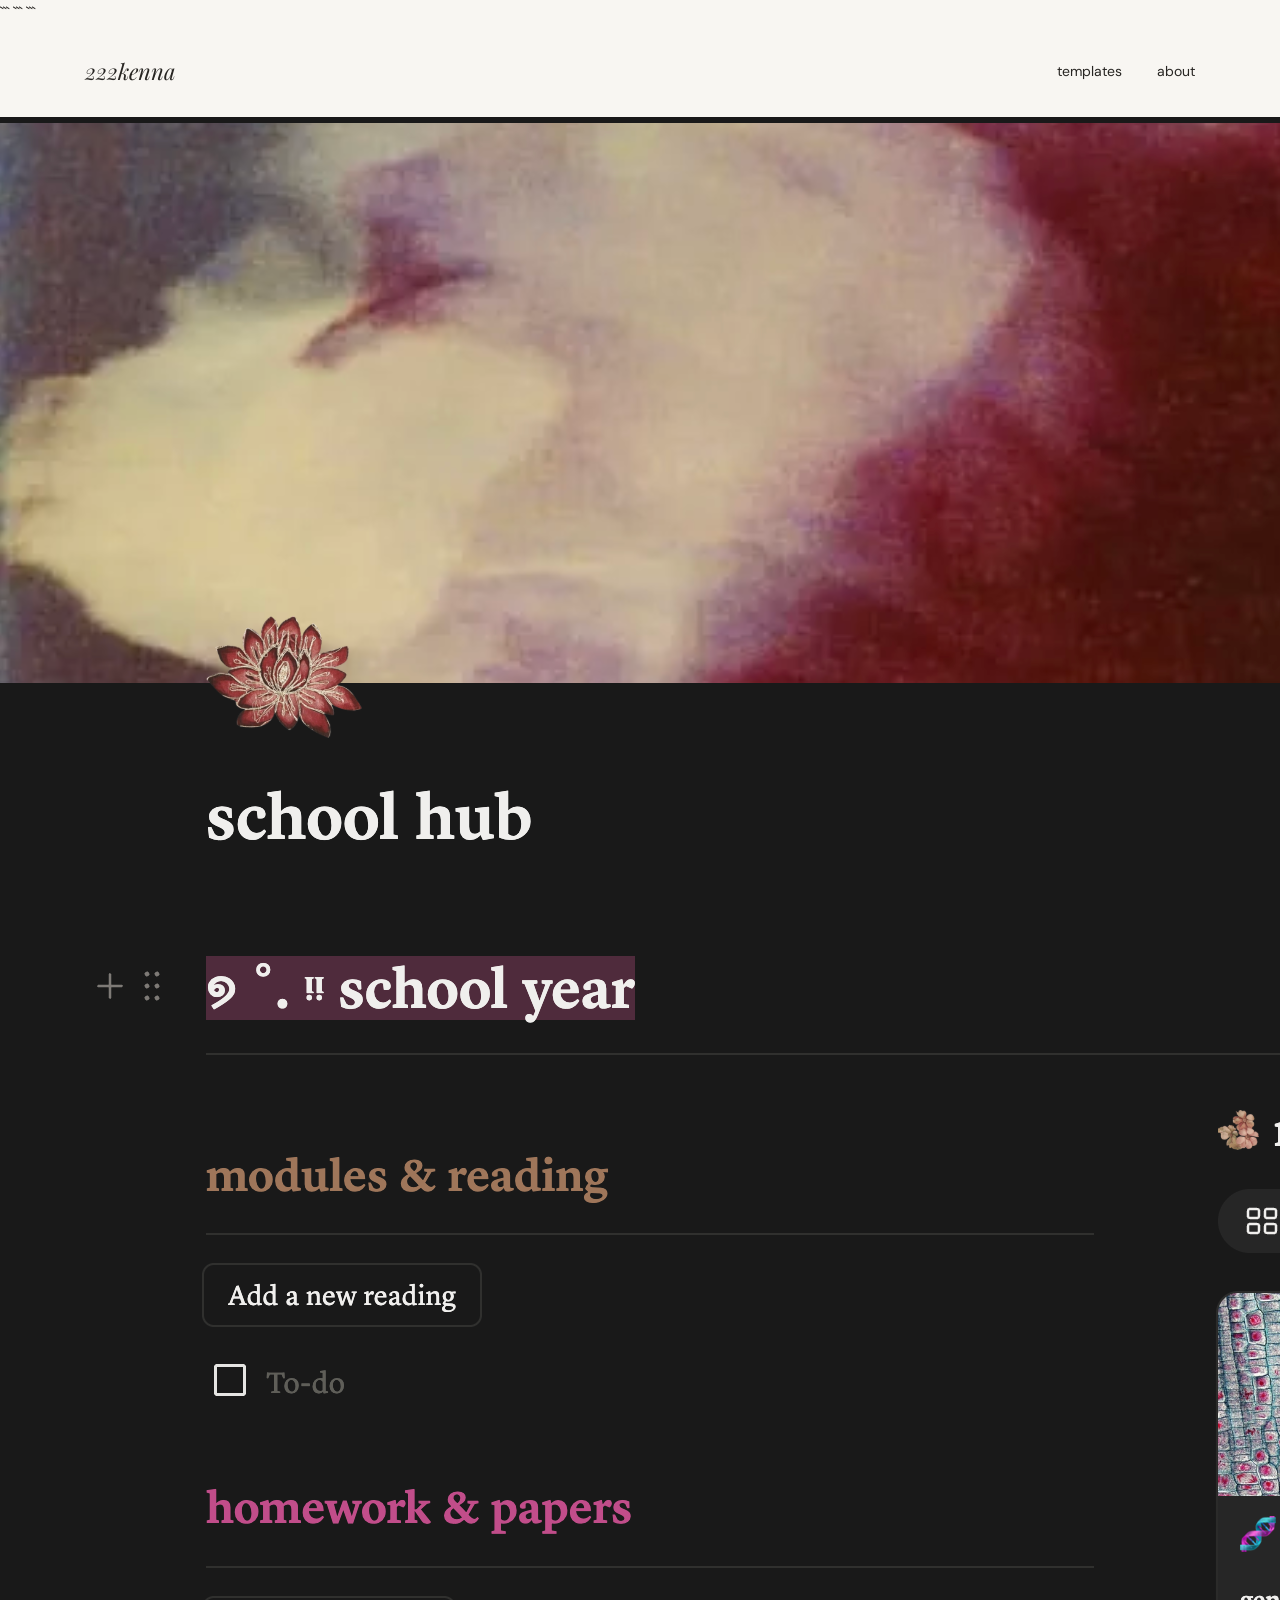
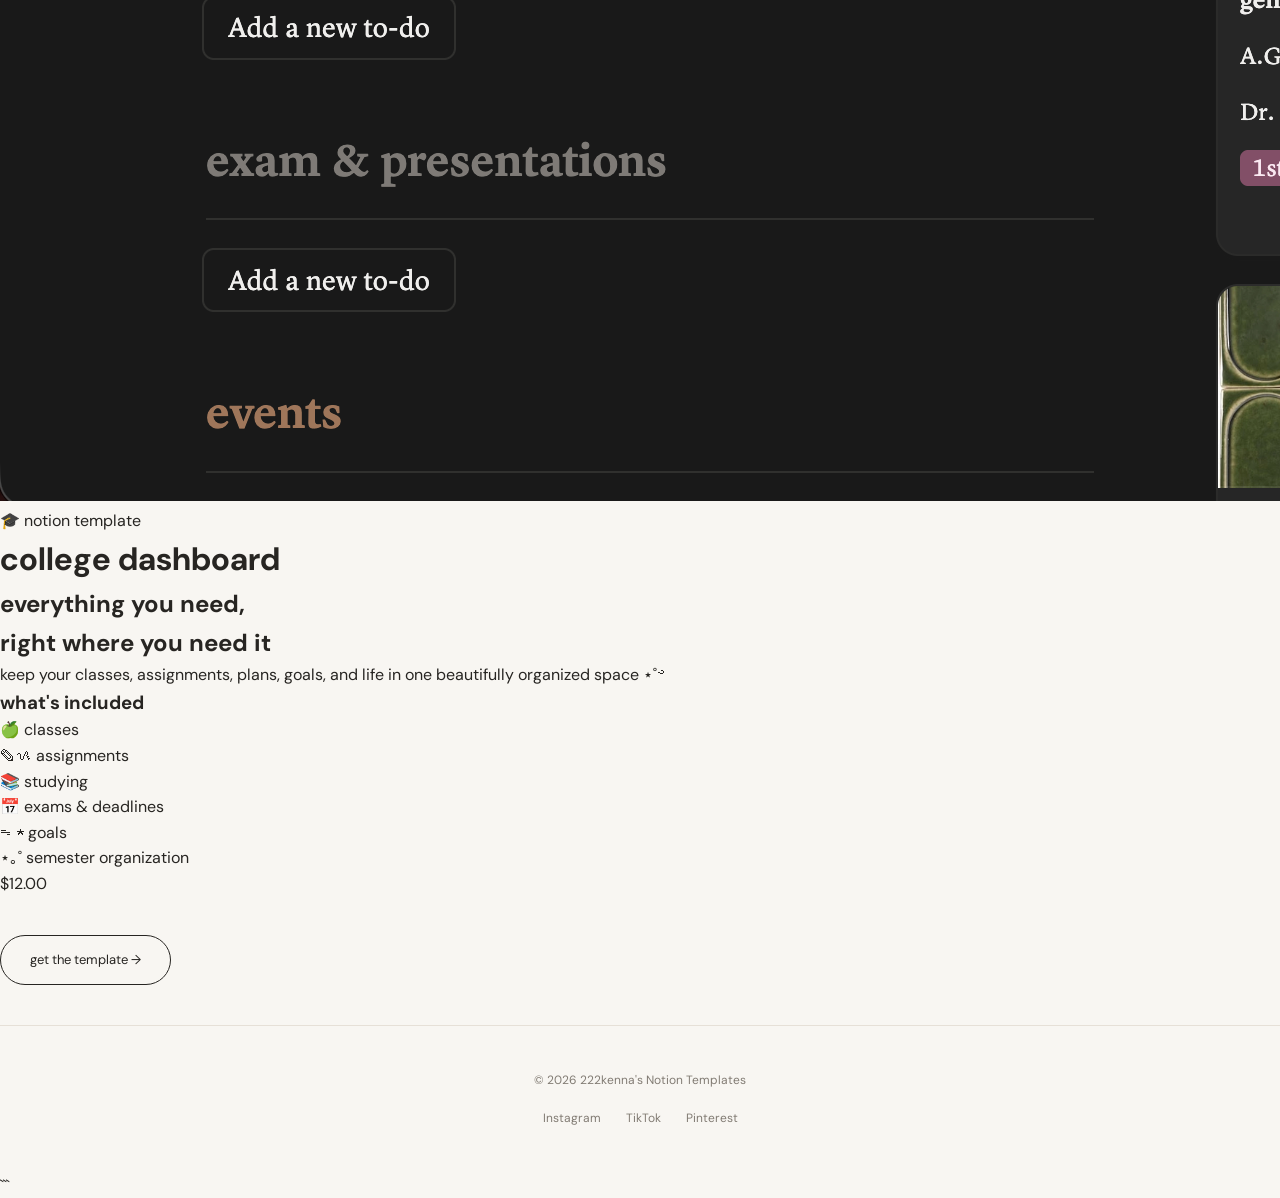
==== college-dashboard.html @ 944dd5fe "Create college-dashboard.html" ====
<!DOCTYPE html>

<html lang="en">
<head>
    <meta charset="UTF-8">
    <meta name="viewport" content="width=device-width, initial-scale=1.0">

```
<link rel="stylesheet" href="style.css">

<title>College Dashboard — 222kenna</title>

<meta
    name="description"
    content="A beautiful and practical Notion dashboard for organizing your entire college life."
>
```

</head>

<body>

```
<!-- Navigation -->

<nav>

    <div class="logo">
        222kenna
    </div>

    <ul>
        <li>
            <a href="index.html#templates">templates</a>
        </li>

        <li>
            <a href="index.html#about">about</a>
        </li>
    </ul>

</nav>


<!-- Product -->

<main class="product-page">

    <div class="product-page-image">

        <img
            src="college-dashboard.png"
            alt="college dashboard Notion template preview"
        >

    </div>


    <div class="product-page-content">

        <div class="product-page-eyebrow">
            🎓 notion template
        </div>

        <h1>
            college dashboard
        </h1>

        <h2>
            everything you need,<br>
            right where you need it
        </h2>

        <p class="product-page-description">
            keep your classes, assignments, plans, goals, and life in one
            beautifully organized space ⋆˚࿔
        </p>


        <!-- What's Included -->

        <div class="included">

            <h3>
                what's included
            </h3>

            <ul>

                <li>
                    🍏 classes
                </li>

                <li>
                    ✎ᝰ assignments
                </li>

                <li>
                    📚 studying
                </li>

                <li>
                    📅 exams & deadlines
                </li>

                <li>
                    ᯓ★ goals
                </li>

                <li>
                    ⋆｡˚ semester organization
                </li>

            </ul>

        </div>


        <!-- Purchase -->

        <div class="purchase">

            <div class="product-price">
                $12.00
            </div>

            <a
                href="#"
                class="button purchase-button"
            >
                get the template →
            </a>

        </div>

    </div>

</main>


<!-- Footer -->

<footer>

    <div>
        © 2026 222kenna's Notion Templates
    </div>

    <div class="socials">

        <a
            href="https://www.instagram.com/222kenna/"
            target="_blank"
        >
            Instagram
        </a>

        <a
            href="https://www.tiktok.com/@sopunchdrunklovesick"
            target="_blank"
        >
            TikTok
        </a>

        <a
            href="https://www.pinterest.com/222pure/"
            target="_blank"
        >
            Pinterest
        </a>

    </div>

</footer>
```

</body>
</html>
---- style.css ----
@import url('https://fonts.googleapis.com/css2?family=DM+Sans:wght@400;500;600&family=Playfair+Display:ital,wght@0,400;0,500;1,400;1,500&display=swap');

:root {
    --background: #f8f6f2;
    --card: #fffefa;
    --text: #272522;
    --muted: #817b73;
    --border: #e6e0d7;
    --accent: #d8cfc2;
}

* {
    box-sizing: border-box;
    margin: 0;
    padding: 0;
}

html {
    scroll-behavior: smooth;
}

body {
    font-family: "DM Sans", sans-serif;
    background: var(--background);
    color: var(--text);
    line-height: 1.6;
    overflow-x: hidden;
}

a {
    text-decoration: none;
    color: inherit;
}


/* ============================= */
/* NAVIGATION */
/* ============================= */

nav {
    max-width: 1180px;
    margin: auto;
    padding: 28px 35px;

    display: flex;
    justify-content: space-between;
    align-items: center;

    font-size: 14px;
}

.logo {
    font-family: "Playfair Display", serif;
    font-size: 22px;
    font-style: italic;
}

nav ul {
    list-style: none;
    display: flex;
    gap: 35px;
}

nav a {
    transition: opacity 0.2s ease;
}

nav a:hover {
    opacity: 0.45;
}


/* ============================= */
/* HERO */
/* ============================= */

.hero {
    position: relative;

    max-width: 1000px;
    margin: 100px auto 130px;

    padding: 0 30px;

    text-align: center;
}

.hero::before {
    content: "✦";
    position: absolute;

    left: 7%;
    top: 25px;

    font-size: 18px;
    opacity: 0.45;

    animation: float 4s ease-in-out infinite;
}

.hero::after {
    content: "˚";
    position: absolute;

    right: 9%;
    bottom: 20px;

    font-size: 45px;
    font-family: "Playfair Display", serif;

    opacity: 0.35;

    animation: float 5s ease-in-out infinite;
}

@keyframes float {
    0%, 100% {
        transform: translateY(0);
    }

    50% {
        transform: translateY(-7px);
    }
}

.eyebrow {
    font-size: 12px;
    letter-spacing: 2.5px;

    text-transform: lowercase;

    color: var(--muted);

    margin-bottom: 25px;
}

.hero h1 {
    font-family: "Playfair Display", serif;

    font-size: clamp(48px, 7vw, 82px);

    font-weight: 400;

    line-height: 1.02;

    letter-spacing: -2px;

    margin-bottom: 30px;
}

.hero p {
    max-width: 630px;

    margin: auto;

    color: var(--muted);

    font-size: 16px;

    line-height: 1.8;
}

.button {
    display: inline-block;

    margin-top: 38px;

    padding: 14px 29px;

    border: 1px solid var(--text);

    border-radius: 100px;

    font-size: 13px;

    transition:
        background 0.25s ease,
        color 0.25s ease,
        transform 0.25s ease;
}

.button:hover {
    background: var(--text);
    color: white;

    transform: translateY(-2px);
}


/* ============================= */
/* SECTIONS */
/* ============================= */

section {
    max-width: 1180px;

    margin: auto;

    padding: 90px 35px;
}

.section-title {
    text-align: center;

    margin-bottom: 55px;
}

.section-title h2 {
    font-family: "Playfair Display", serif;

    font-size: 45px;

    font-weight: 400;

    letter-spacing: -1px;
}

.section-title p {
    margin-top: 8px;

    color: var(--muted);

    font-size: 14px;
}


/* ============================= */
/* PRODUCT GRID */
/* ============================= */

.products {
    display: grid;

    grid-template-columns:
        repeat(auto-fit, minmax(280px, 1fr));

    gap: 22px;
}

.product {
    position: relative;

    background: var(--card);

    border: 1px solid var(--border);

    border-radius: 25px;

    padding: 38px 34px;

    min-height: 390px;

    display: flex;
    flex-direction: column;

    transition:
        transform 0.3s ease,
        box-shadow 0.3s ease;
}

.product:hover {
    transform: translateY(-7px);

    box-shadow:
        0 20px 50px rgba(40, 35, 30, 0.07);
}

.product-icon {
    font-size: 32px;

    margin-bottom: 45px;
}

.product h3 {
    font-family: "Playfair Display", serif;

    font-size: 28px;

    font-weight: 400;

    line-height: 1.2;

    margin-bottom: 15px;

    text-transform: lowercase;
}

.product p {
    color: var(--muted);

    font-size: 14px;

    line-height: 1.8;
}

.price {
    margin-top: auto;

    padding-top: 30px;

    font-size: 13px;

    letter-spacing: 0.5px;

    text-transform: lowercase;
}

.product-button {
    display: inline-block;

    margin-top: 15px;

    width: fit-content;

    font-size: 13px;

    border-bottom: 1px solid var(--text);

    padding-bottom: 2px;

    transition: opacity 0.2s ease;
}

.product-button:hover {
    opacity: 0.45;
}


/* ============================= */
/* ABOUT */
/* ============================= */

.about {
    max-width: 720px;

    text-align: center;

    padding-top: 120px;
    padding-bottom: 120px;
}

.about h2 {
    font-family: "Playfair Display", serif;

    font-size: 45px;

    font-weight: 400;

    margin-bottom: 25px;
}

.about p {
    color: var(--muted);

    font-size: 15px;

    line-height: 1.9;
}


/* ============================= */
/* FOOTER */
/* ============================= */

footer {
    border-top: 1px solid var(--border);

    margin-top: 40px;

    padding: 45px 30px;

    text-align: center;

    color: var(--muted);

    font-size: 12px;
}

.socials {
    display: flex;

    justify-content: center;

    gap: 25px;

    margin-top: 18px;
}

.socials a {
    transition: opacity 0.2s ease;
}

.socials a:hover {
    opacity: 0.45;
}


/* ============================= */
/* MOBILE */
/* ============================= */

@media (max-width: 650px) {

    nav {
        padding: 22px 20px;
    }

    nav ul {
        gap: 17px;

        font-size: 12px;
    }

    .hero {
        margin-top: 70px;

        margin-bottom: 90px;
    }

    .hero h1 {
        font-size: 48px;

        letter-spacing: -1.5px;
    }

    .hero::before {
        left: 2%;
    }

    .hero::after {
        right: 2%;
    }

    section {
        padding: 65px 20px;
    }

    .section-title h2 {
        font-size: 38px;
    }

    .products {
        grid-template-columns: 1fr;
    }

    .product {
        min-height: 350px;

        padding: 30px;
    }

    .about {
        padding-top: 80px;
        padding-bottom: 80px;
    }

    .about h2 {
        font-size: 38px;
    }
}
/* ============================= */
/* ANNOUNCEMENT BAR */
/* ============================= */

.announcement {
    width: 100%;

    padding: 10px 20px;

    text-align: center;

    background: #eeebe5;

    color: #5f5952;

    font-size: 11px;

    letter-spacing: 1.2px;

    text-transform: lowercase;
}
/* ============================= */
/* TEMPLATE PREVIEWS */
/* ============================= */

.product-image {
    width: 100%;
    height: 210px;
object-fit: contain;
background: var(--background);

    border-radius: 15px;

    border: 1px solid var(--border);

    margin-bottom: 28px;

    display: block;

    transition: transform 0.3s ease;
}

.product:hover .product-image {
    transform: scale(1.02);
}
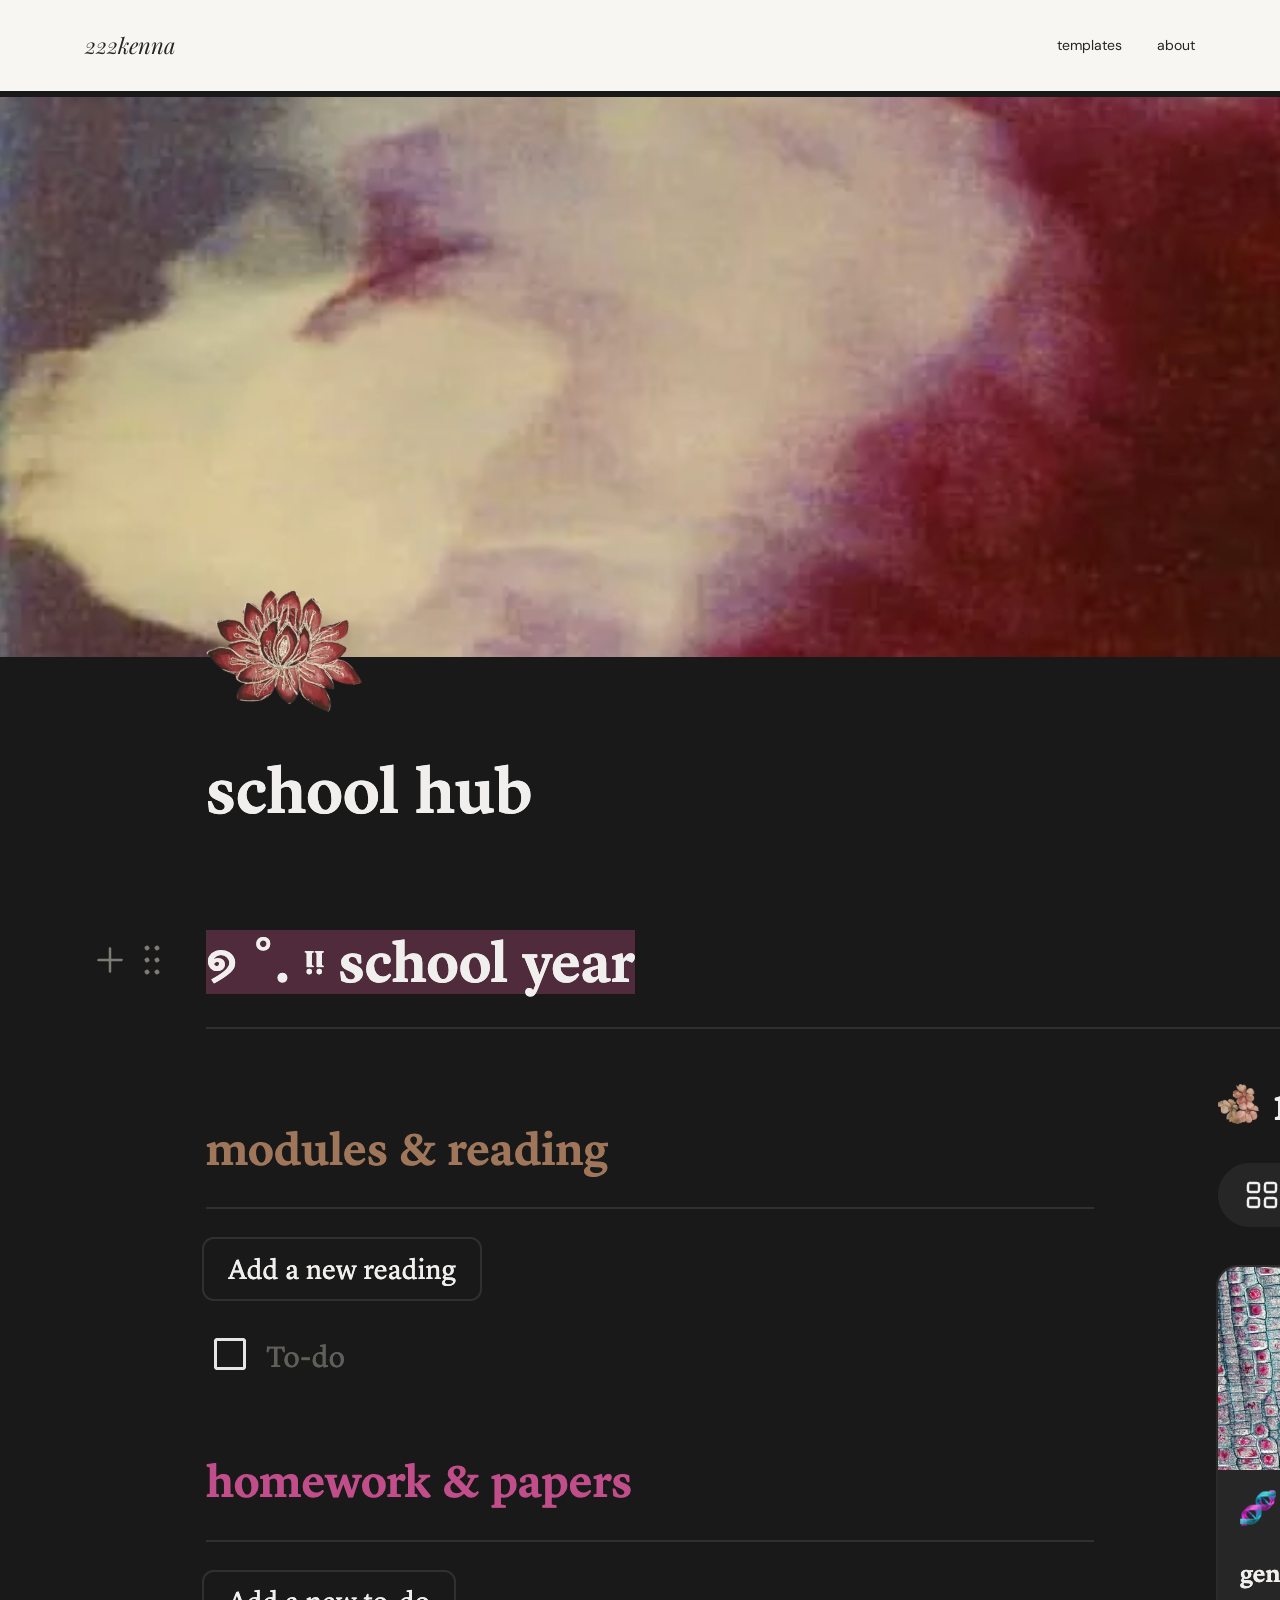
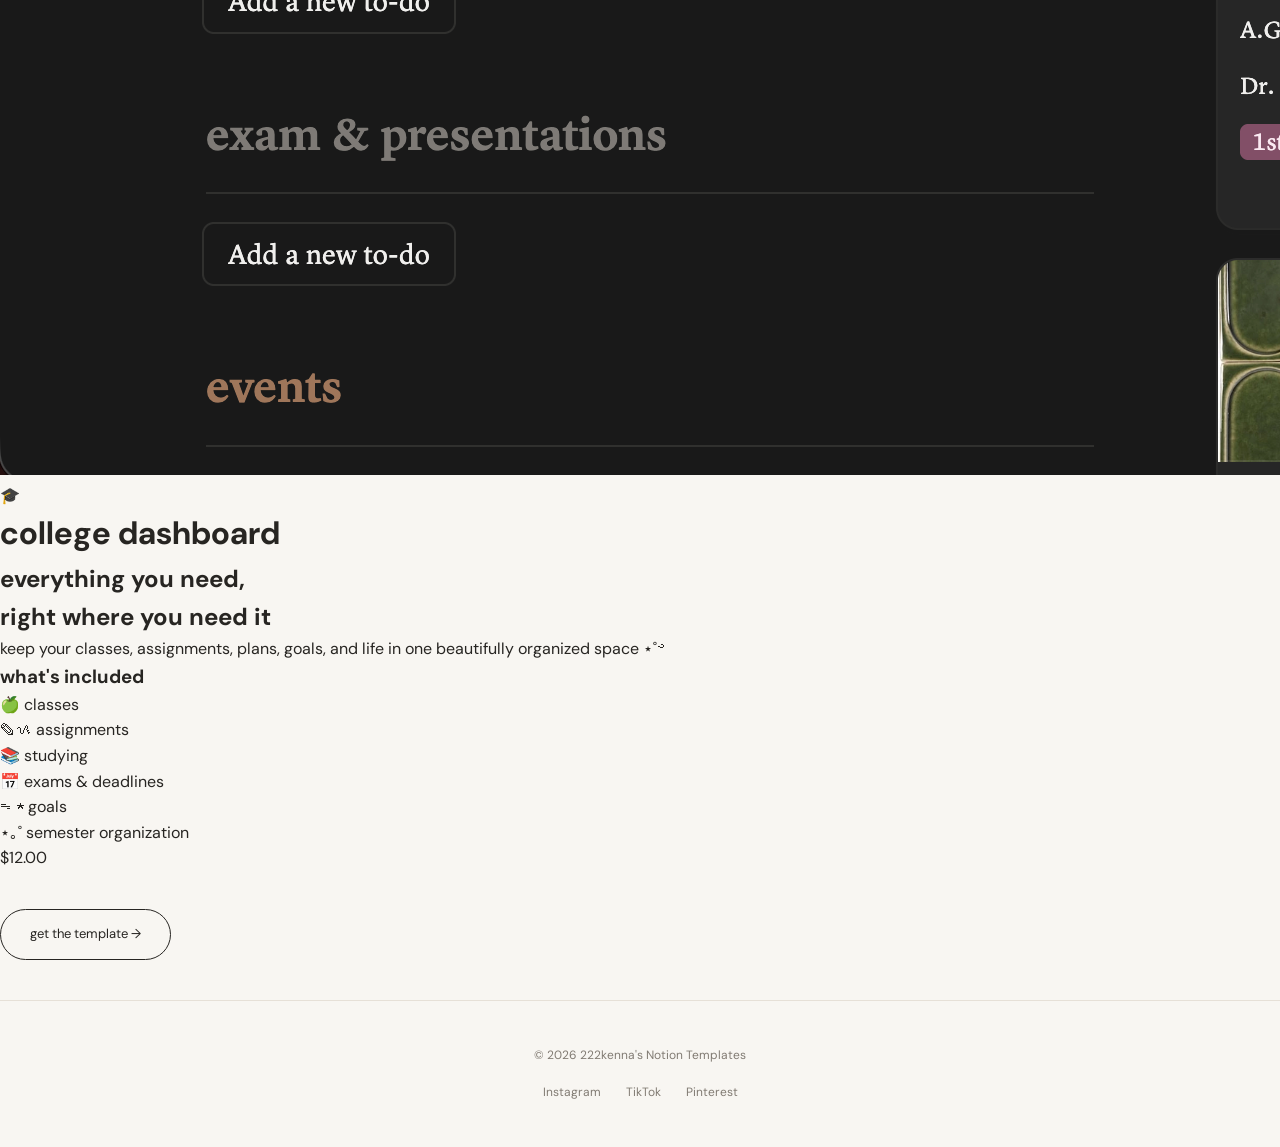
==== commit 471f71e0: "Update college-dashboard.html" ====
--- a/college-dashboard.html
+++ b/college-dashboard.html
@@ -1,178 +1,193 @@
 <!DOCTYPE html>
+<html lang="en">
 
-<html lang="en">
 <head>
+
     <meta charset="UTF-8">
-    <meta name="viewport" content="width=device-width, initial-scale=1.0">
 
-```
-<link rel="stylesheet" href="style.css">
+    <meta
+        name="viewport"
+        content="width=device-width, initial-scale=1.0"
+    >
 
-<title>College Dashboard — 222kenna</title>
+    <link rel="stylesheet" href="style.css">
 
-<meta
-    name="description"
-    content="A beautiful and practical Notion dashboard for organizing your entire college life."
->
-```
+    <title>College Dashboard — 222kenna</title>
+
+    <meta
+        name="description"
+        content="A beautiful and practical Notion dashboard for organizing your entire college life."
+    >
 
 </head>
 
+
 <body>
 
-```
-<!-- Navigation -->
 
-<nav>
+    <!-- Navigation -->
 
-    <div class="logo">
-        222kenna
-    </div>
+    <nav>
 
-    <ul>
-        <li>
-            <a href="index.html#templates">templates</a>
-        </li>
+        <div class="logo">
+            222kenna
+        </div>
 
-        <li>
-            <a href="index.html#about">about</a>
-        </li>
-    </ul>
+        <ul>
 
-</nav>
+            <li>
+                <a href="index.html#templates">
+                    templates
+                </a>
+            </li>
+
+            <li>
+                <a href="index.html#about">
+                    about
+                </a>
+            </li>
+
+        </ul>
+
+    </nav>
 
 
-<!-- Product -->
 
-<main class="product-page">
+    <!-- PRODUCT PAGE -->
 
-    <div class="product-page-image">
-
-        <img
-            src="college-dashboard.png"
-            alt="college dashboard Notion template preview"
-        >
-
-    </div>
+    <main class="template-page">
 
 
-    <div class="product-page-content">
+        <!-- Main Preview -->
 
-        <div class="product-page-eyebrow">
-            🎓 notion template
-        </div>
+        <div class="template-preview">
 
-        <h1>
-            college dashboard
-        </h1>
-
-        <h2>
-            everything you need,<br>
-            right where you need it
-        </h2>
-
-        <p class="product-page-description">
-            keep your classes, assignments, plans, goals, and life in one
-            beautifully organized space ⋆˚࿔
-        </p>
-
-
-        <!-- What's Included -->
-
-        <div class="included">
-
-            <h3>
-                what's included
-            </h3>
-
-            <ul>
-
-                <li>
-                    🍏 classes
-                </li>
-
-                <li>
-                    ✎ᝰ assignments
-                </li>
-
-                <li>
-                    📚 studying
-                </li>
-
-                <li>
-                    📅 exams & deadlines
-                </li>
-
-                <li>
-                    ᯓ★ goals
-                </li>
-
-                <li>
-                    ⋆｡˚ semester organization
-                </li>
-
-            </ul>
+            <img
+                src="college-dashboard.png"
+                alt="college dashboard Notion template preview"
+            >
 
         </div>
 
 
-        <!-- Purchase -->
 
-        <div class="purchase">
+        <!-- Product Information -->
 
-            <div class="product-price">
-                $12.00
+        <div class="template-info">
+
+
+            <div class="template-icon">
+                🎓
             </div>
 
+
+            <h1>
+                college dashboard
+            </h1>
+
+
+            <h2>
+                everything you need,<br>
+                right where you need it
+            </h2>
+
+
+            <p class="template-description">
+                keep your classes, assignments, plans, goals, and life in one
+                beautifully organized space ⋆˚࿔
+            </p>
+
+
+
+            <!-- What's Included -->
+
+            <div class="template-included">
+
+                <h3>
+                    what's included
+                </h3>
+
+                <ul>
+
+                    <li>🍏 classes</li>
+
+                    <li>✎ᝰ assignments</li>
+
+                    <li>📚 studying</li>
+
+                    <li>📅 exams & deadlines</li>
+
+                    <li>ᯓ★ goals</li>
+
+                    <li>⋆｡˚ semester organization</li>
+
+                </ul>
+
+            </div>
+
+
+
+            <!-- Purchase -->
+
+            <div class="template-purchase">
+
+                <div class="template-price">
+                    $12.00
+                </div>
+
+                <a
+                    href="#"
+                    class="button template-button"
+                >
+                    get the template →
+                </a>
+
+            </div>
+
+
+        </div>
+
+    </main>
+
+
+
+    <!-- Footer -->
+
+    <footer>
+
+        <div>
+            © 2026 222kenna's Notion Templates
+        </div>
+
+
+        <div class="socials">
+
             <a
-                href="#"
-                class="button purchase-button"
+                href="https://www.instagram.com/222kenna/"
+                target="_blank"
             >
-                get the template →
+                Instagram
+            </a>
+
+            <a
+                href="https://www.tiktok.com/@sopunchdrunklovesick"
+                target="_blank"
+            >
+                TikTok
+            </a>
+
+            <a
+                href="https://www.pinterest.com/222pure/"
+                target="_blank"
+            >
+                Pinterest
             </a>
 
         </div>
 
-    </div>
-
-</main>
+    </footer>
 
 
-<!-- Footer -->
+</body>
 
-<footer>
-
-    <div>
-        © 2026 222kenna's Notion Templates
-    </div>
-
-    <div class="socials">
-
-        <a
-            href="https://www.instagram.com/222kenna/"
-            target="_blank"
-        >
-            Instagram
-        </a>
-
-        <a
-            href="https://www.tiktok.com/@sopunchdrunklovesick"
-            target="_blank"
-        >
-            TikTok
-        </a>
-
-        <a
-            href="https://www.pinterest.com/222pure/"
-            target="_blank"
-        >
-            Pinterest
-        </a>
-
-    </div>
-
-</footer>
-```
-
-</body>
 </html>
--- a/style.css
+++ b/style.css
@@ -503,3 +503,280 @@
 .product:hover .product-image {
     transform: scale(1.02);
 }
+/* ============================= */
+/* PRODUCT PAGE */
+/* ============================= */
+
+.product-page {
+max-width: 900px;
+
+```
+margin: 70px auto 110px;
+
+padding: 0 30px;
+
+display: flex;
+
+flex-direction: column;
+
+align-items: center;
+
+text-align: center;
+```
+
+}
+
+/* PRODUCT IMAGE */
+
+.product-page-image {
+width: 100%;
+
+```
+max-width: 760px;
+
+background: var(--card);
+
+border: 1px solid var(--border);
+
+border-radius: 25px;
+
+padding: 22px;
+
+margin-bottom: 65px;
+
+overflow: hidden;
+```
+
+}
+
+.product-page-image img {
+width: 100%;
+
+```
+max-height: 570px;
+
+object-fit: contain;
+
+display: block;
+
+border-radius: 15px;
+```
+
+}
+
+/* PRODUCT INFORMATION */
+
+.product-page-content {
+width: 100%;
+
+```
+max-width: 650px;
+
+margin: auto;
+```
+
+}
+
+.product-page-eyebrow {
+color: var(--muted);
+
+```
+font-size: 12px;
+
+letter-spacing: 2px;
+
+margin-bottom: 20px;
+```
+
+}
+
+.product-page-content h1 {
+font-family: "Playfair Display", serif;
+
+```
+font-size: clamp(50px, 7vw, 72px);
+
+font-weight: 400;
+
+line-height: 1;
+
+letter-spacing: -2px;
+
+margin-bottom: 30px;
+
+text-transform: lowercase;
+```
+
+}
+
+.product-page-content h2 {
+font-family: "Playfair Display", serif;
+
+```
+font-size: clamp(25px, 3vw, 32px);
+
+font-weight: 400;
+
+line-height: 1.35;
+
+margin-bottom: 20px;
+```
+
+}
+
+.product-page-description {
+max-width: 570px;
+
+```
+margin: 0 auto 55px;
+
+color: var(--muted);
+
+font-size: 15px;
+
+line-height: 1.9;
+```
+
+}
+
+/* WHAT'S INCLUDED */
+
+.included {
+border-top: 1px solid var(--border);
+
+```
+border-bottom: 1px solid var(--border);
+
+padding: 35px 0;
+
+margin-bottom: 40px;
+```
+
+}
+
+.included h3 {
+font-family: "Playfair Display", serif;
+
+```
+font-size: 27px;
+
+font-weight: 400;
+
+margin-bottom: 25px;
+```
+
+}
+
+.included ul {
+list-style: none;
+
+```
+max-width: 520px;
+
+margin: auto;
+
+display: grid;
+
+grid-template-columns: 1fr 1fr;
+
+column-gap: 40px;
+
+row-gap: 16px;
+
+text-align: left;
+
+color: var(--muted);
+
+font-size: 14px;
+```
+
+}
+
+.included li {
+line-height: 1.5;
+}
+
+/* PURCHASE */
+
+.purchase {
+display: flex;
+
+```
+flex-direction: column;
+
+align-items: center;
+
+gap: 18px;
+```
+
+}
+
+.product-price {
+font-family: "Playfair Display", serif;
+
+```
+font-size: 30px;
+```
+
+}
+
+.purchase-button {
+margin-top: 0;
+
+```
+padding: 15px 31px;
+```
+
+}
+
+/* MOBILE */
+
+@media (max-width: 650px) {
+
+```
+.product-page {
+    margin-top: 45px;
+
+    margin-bottom: 80px;
+
+    padding: 0 20px;
+}
+
+.product-page-image {
+    padding: 12px;
+
+    margin-bottom: 45px;
+
+    border-radius: 20px;
+}
+
+.product-page-image img {
+    max-height: 400px;
+
+    border-radius: 12px;
+}
+
+.product-page-content h1 {
+    font-size: 48px;
+
+    letter-spacing: -1.5px;
+}
+
+.product-page-content h2 {
+    font-size: 25px;
+}
+
+.product-page-description {
+    font-size: 14px;
+
+    line-height: 1.8;
+}
+
+.included ul {
+    grid-template-columns: 1fr;
+
+    text-align: center;
+}
+```
+
+}
